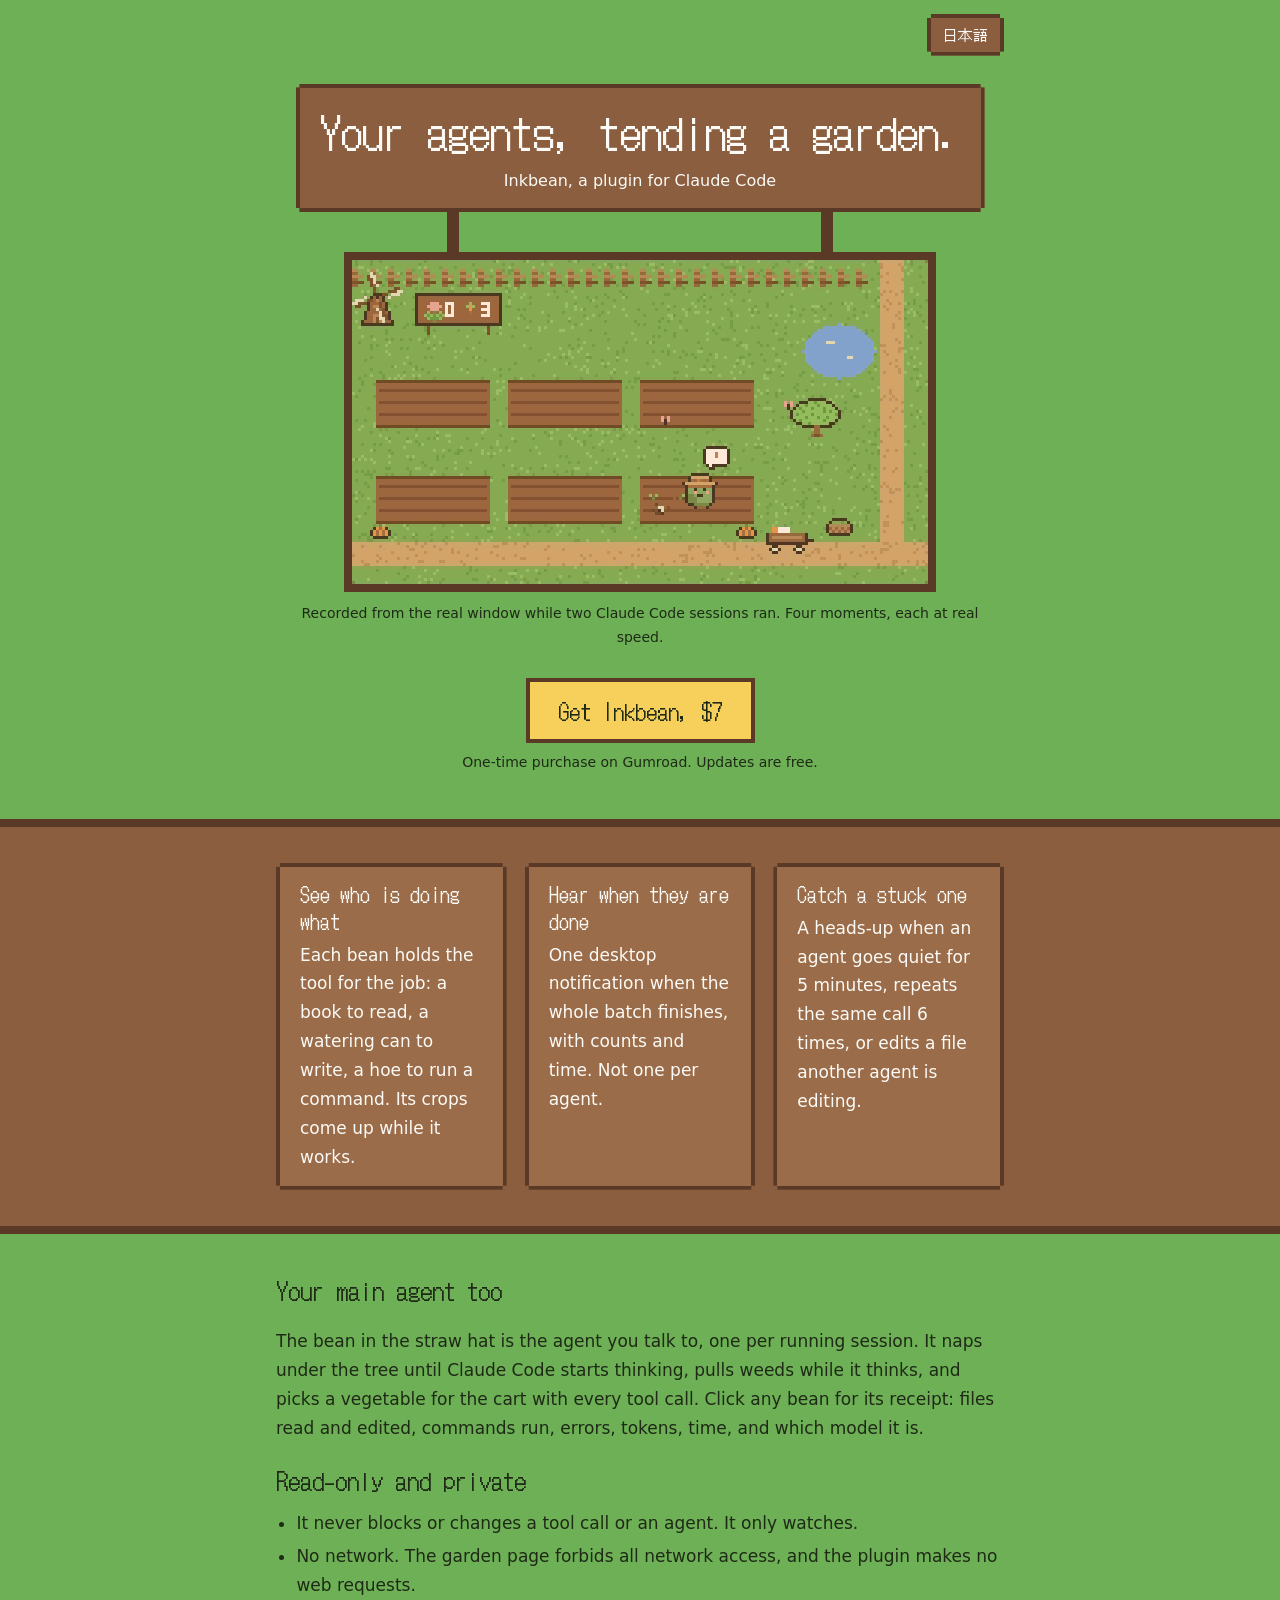
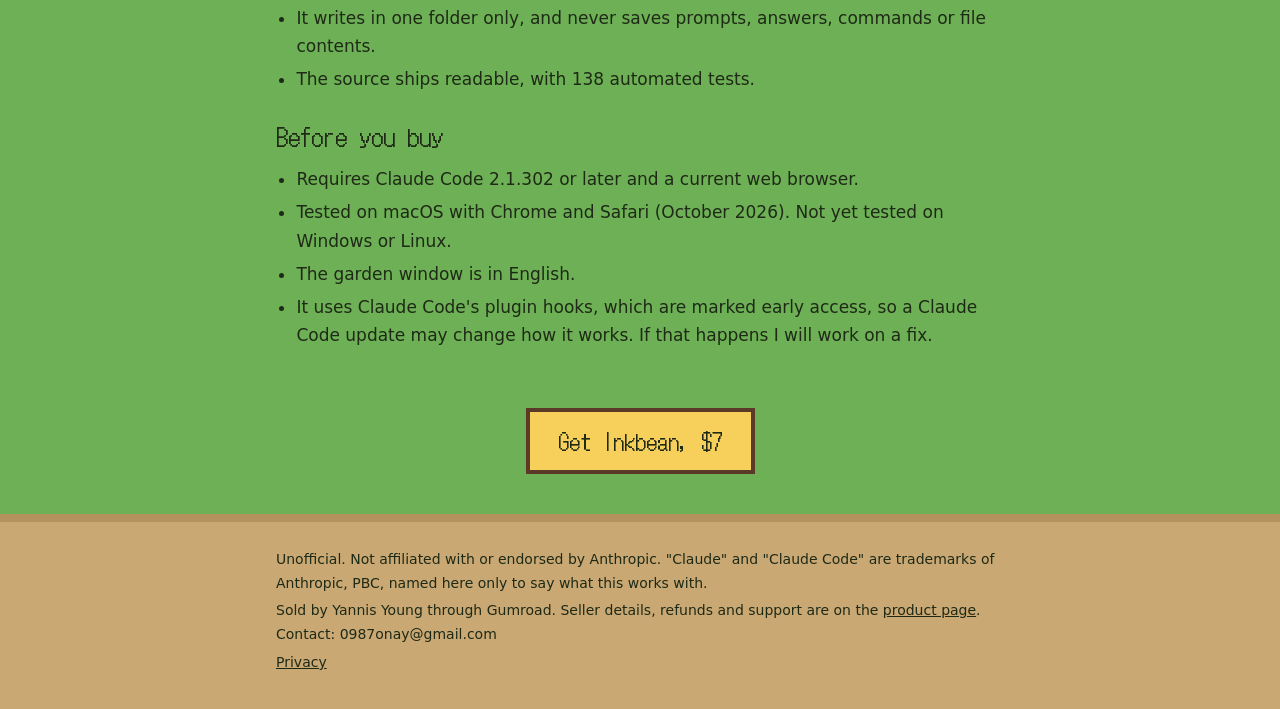
==== index.html @ b859e6e1 "Inkbean site: English and Japanese pages, privacy Co-Authored-By: Claude Opus 5.5 <noreply@anthropic" ====
<!doctype html>
<html lang="en">
<head>
<meta charset="utf-8">
<meta name="viewport" content="width=device-width, initial-scale=1">
<title>Inkbean - your Claude Code agents, tending a pixel garden</title>
<meta name="description" content="A plugin for Claude Code. Your main agent and every subagent are beans in a pixel garden window next to your terminal: what each is doing, when one looks stuck, what it did.">
<link rel="alternate" hreflang="en" href="./">
<link rel="alternate" hreflang="ja" href="ja/">
<meta property="og:title" content="Inkbean - your Claude Code agents, tending a pixel garden">
<meta property="og:description" content="See what each agent is doing, when one looks stuck, and what it did. Read-only, no network.">
<meta property="og:image" content="https://yannisyoung.github.io/inkbean/assets/cover_1280x720.png">
<meta property="og:url" content="https://yannisyoung.github.io/inkbean/">
<link rel="canonical" href="https://yannisyoung.github.io/inkbean/">
<meta name="twitter:card" content="summary_large_image">
<link rel="stylesheet" href="style.css">
</head>
<body>
<div class="wrap">
  <header class="top"><a class="lang sign" href="ja/" hreflang="ja" lang="ja">日本語</a></header>

  <main>
    <div class="hero">
      <div class="stand">
      <div class="board sign">
        <h1>Your agents, tending a garden.</h1>
        <p>Inkbean, a plugin for Claude Code</p>
      </div>
        <span class="posts" aria-hidden="true"></span>
      </div>

      <div class="plot">
        <picture>
          <source srcset="assets/cover_1280x720.png" media="(prefers-reduced-motion: reduce)">
          <img src="assets/demo.gif" width="576" height="324" alt="Two Claude Code sessions as beans in straw hats. Subagents sprout from seeds, work their plots, and their crops bloom when they finish.">
        </picture>
      </div>
      <p class="caption">Recorded from the real window while two Claude Code sessions ran. Four moments, each at real speed.</p>
    </div>

    <div class="buy">
      <a href="https://yannisyoung.gumroad.com/l/sztoul">Get Inkbean, $7</a>
      <small>One-time purchase on Gumroad. Updates are free.</small>
    </div>
  </main>
</div>

<div class="soil">
  <div class="wrap rows">
    <div class="sign">
      <h3>See who is doing what</h3>
      <p>Each bean holds the tool for the job: a book to read, a watering can to write, a hoe to run a command. Its crops come up while it works.</p>
    </div>
    <div class="sign">
      <h3>Hear when they are done</h3>
      <p>One desktop notification when the whole batch finishes, with counts and time. Not one per agent.</p>
    </div>
    <div class="sign">
      <h3>Catch a stuck one</h3>
      <p>A heads-up when an agent goes quiet for 5 minutes, repeats the same call 6 times, or edits a file another agent is editing.</p>
    </div>
  </div>
</div>

<div class="wrap">
  <section class="notes">
    <h2>Your main agent too</h2>
    <p>The bean in the straw hat is the agent you talk to, one per running session. It naps under the tree until Claude Code starts thinking, pulls weeds while it thinks, and picks a vegetable for the cart with every tool call. Click any bean for its receipt: files read and edited, commands run, errors, tokens, time, and which model it is.</p>

    <h2>Read-only and private</h2>
    <ul>
      <li>It never blocks or changes a tool call or an agent. It only watches.</li>
      <li>No network. The garden page forbids all network access, and the plugin makes no web requests.</li>
      <li>It writes in one folder only, and never saves prompts, answers, commands or file contents.</li>
      <li>The source ships readable, with 138 automated tests.</li>
    </ul>

    <h2>Before you buy</h2>
    <ul>
      <li>Requires Claude Code 2.1.302 or later and a current web browser.</li>
      <li>Tested on macOS with Chrome and Safari (October 2026). Not yet tested on Windows or Linux.</li>
      <li>The garden window is in English.</li>
      <li>It uses Claude Code's plugin hooks, which are marked early access, so a Claude Code update may change how it works. If that happens I will work on a fix.</li>
    </ul>
  </section>

  <aside class="ad-slot" hidden aria-label="Advertisement"></aside>

  <div class="buy">
    <a href="https://yannisyoung.gumroad.com/l/sztoul">Get Inkbean, $7</a>
  </div>
</div>

<footer>
  <div class="wrap">
    <p>Unofficial. Not affiliated with or endorsed by Anthropic. "Claude" and "Claude Code" are trademarks of Anthropic, PBC, named here only to say what this works with.</p>
    <p>Sold by Yannis Young through Gumroad. Seller details, refunds and support are on the <a href="https://yannisyoung.gumroad.com/l/sztoul">product page</a>. Contact: 0987onay@gmail.com</p>
    <p><a href="privacy.html">Privacy</a></p>
  </div>
</footer>
</body>
</html>
---- style.css ----
/* Inkbean site: the page is the garden. Colours are the garden's own (viewer/scenes/garden/scene.js). */
:root {
  --grass: #6eb056;
  --grass-dark: #5d9e48;
  --wood: #8a5e3e;
  --wood-edge: #5a3a26;
  --chalk: #fbfaf6;
  --path: #c9a874;
  --path-dark: #b4925e;
  --sun: #f6d05a;
  --ink: #1e2a16;
  --sign-font: "DotGothic16", ui-monospace, monospace;
}
/* DotGothic16 (SIL Open Font License, assets/OFL.txt), cut down to the letters these pages use, served from this site. */
@font-face { font-family: "DotGothic16"; src: url("assets/dotgothic16-subset.woff2") format("woff2"); font-display: swap; }
* { box-sizing: border-box; }
html { background: var(--grass); }
body {
  margin: 0;
  color: var(--ink);
  font: 17px/1.7 system-ui, -apple-system, "Segoe UI", "Hiragino Sans", "Noto Sans JP", sans-serif;
  background: var(--grass);
}
a { color: inherit; }
:focus-visible { outline: 4px solid var(--sun); outline-offset: 3px; }
.wrap { max-width: 760px; margin: 0 auto; padding: 0 16px; }

/* A wooden sign: square pixel corners, a darker rim, chalk-white letters. */
.sign {
  background: var(--wood);
  color: var(--chalk);
  border: 4px solid var(--wood-edge);
  clip-path: polygon(4px 0, calc(100% - 4px) 0, calc(100% - 4px) 4px, 100% 4px, 100% calc(100% - 4px), calc(100% - 4px) calc(100% - 4px), calc(100% - 4px) 100%, 4px 100%, 4px calc(100% - 4px), 0 calc(100% - 4px), 0 4px, 4px 4px);
  padding: 14px 20px;
}
.sign h2, .sign h3, .hero h1 { font-family: var(--sign-font); font-weight: 400; margin: 0 0 6px; line-height: 1.35; }

header.top { display: flex; justify-content: flex-end; padding: 14px 0 0; }
.lang { font-family: var(--sign-font); font-size: 15px; padding: 4px 12px; text-decoration: none; }

.hero { text-align: center; padding: 28px 0 0; }
.hero .stand { display: inline-block; position: relative; padding-bottom: 40px; margin-bottom: 0; }
.hero .board { display: block; }
.hero h1, .notes h1 { word-break: keep-all; overflow-wrap: anywhere; }
.hero h1 { font-size: clamp(28px, 6vw, 44px); margin: 0; }
.hero .board p { margin: 6px 0 0; font-size: 16px; }
/* The sign's two posts, standing in the grass. */
.hero .posts { position: absolute; left: 0; right: 0; bottom: 0; height: 40px; pointer-events: none; }
.hero .posts::before, .hero .posts::after { content: ""; position: absolute; top: 0; width: 12px; height: 40px; background: var(--wood-edge); }
.hero .posts::before { left: 22%; }
.hero .posts::after { right: 22%; }

.plot {
  background: var(--wood-edge);
  padding: 8px;
  margin: 0 auto;
  max-width: 592px;
}
.plot img { display: block; width: 100%; height: auto; image-rendering: pixelated; }
.caption { text-align: center; font-size: 14px; margin: 10px 0 0; }

.buy { text-align: center; margin: 28px 0 8px; }
.buy a {
  display: inline-block;
  font-family: var(--sign-font);
  font-size: 22px;
  text-decoration: none;
  color: var(--ink);
  background: var(--sun);
  border: 4px solid var(--wood-edge);
  padding: 10px 28px;
}
.buy a:hover { background: #ffe27a; }
.buy small { display: block; margin-top: 8px; font-size: 14px; }

/* A strip of tilled soil for the three things it does. */
.soil { background: var(--wood); margin-top: 44px; padding: 36px 0; border-top: 8px solid var(--wood-edge); border-bottom: 8px solid var(--wood-edge); }
.soil .rows { display: grid; gap: 18px; }
.soil .sign { background: #9b6c49; }
.soil p { margin: 0; }

section.notes { padding: 36px 0 8px; }
section.notes h2 { font-family: var(--sign-font); font-weight: 400; font-size: 24px; margin: 0 0 8px; }
section.notes h1.sign { display: inline-block; font-family: var(--sign-font); font-weight: 400; font-size: clamp(24px, 6vw, 32px); margin: 8px 0 12px; }
section.notes ul { margin: 0 0 22px; padding-left: 1.2em; }
section.notes li { margin: 4px 0; }

/* Ad space, off until the site is approved. It keeps its place so nothing jumps when it is switched on. */
.ad-slot[hidden] { display: none; }
.ad-slot { margin: 28px auto; max-width: 728px; min-height: 90px; }

/* The path along the bottom of the garden. */
footer {
  background: var(--path);
  border-top: 8px solid var(--path-dark);
  margin-top: 40px;
  padding: 22px 0 30px;
  font-size: 14px;
}
footer p { margin: 4px 0; }

@media (min-width: 680px) {
  .soil .rows { grid-template-columns: 1fr 1fr 1fr; }
}
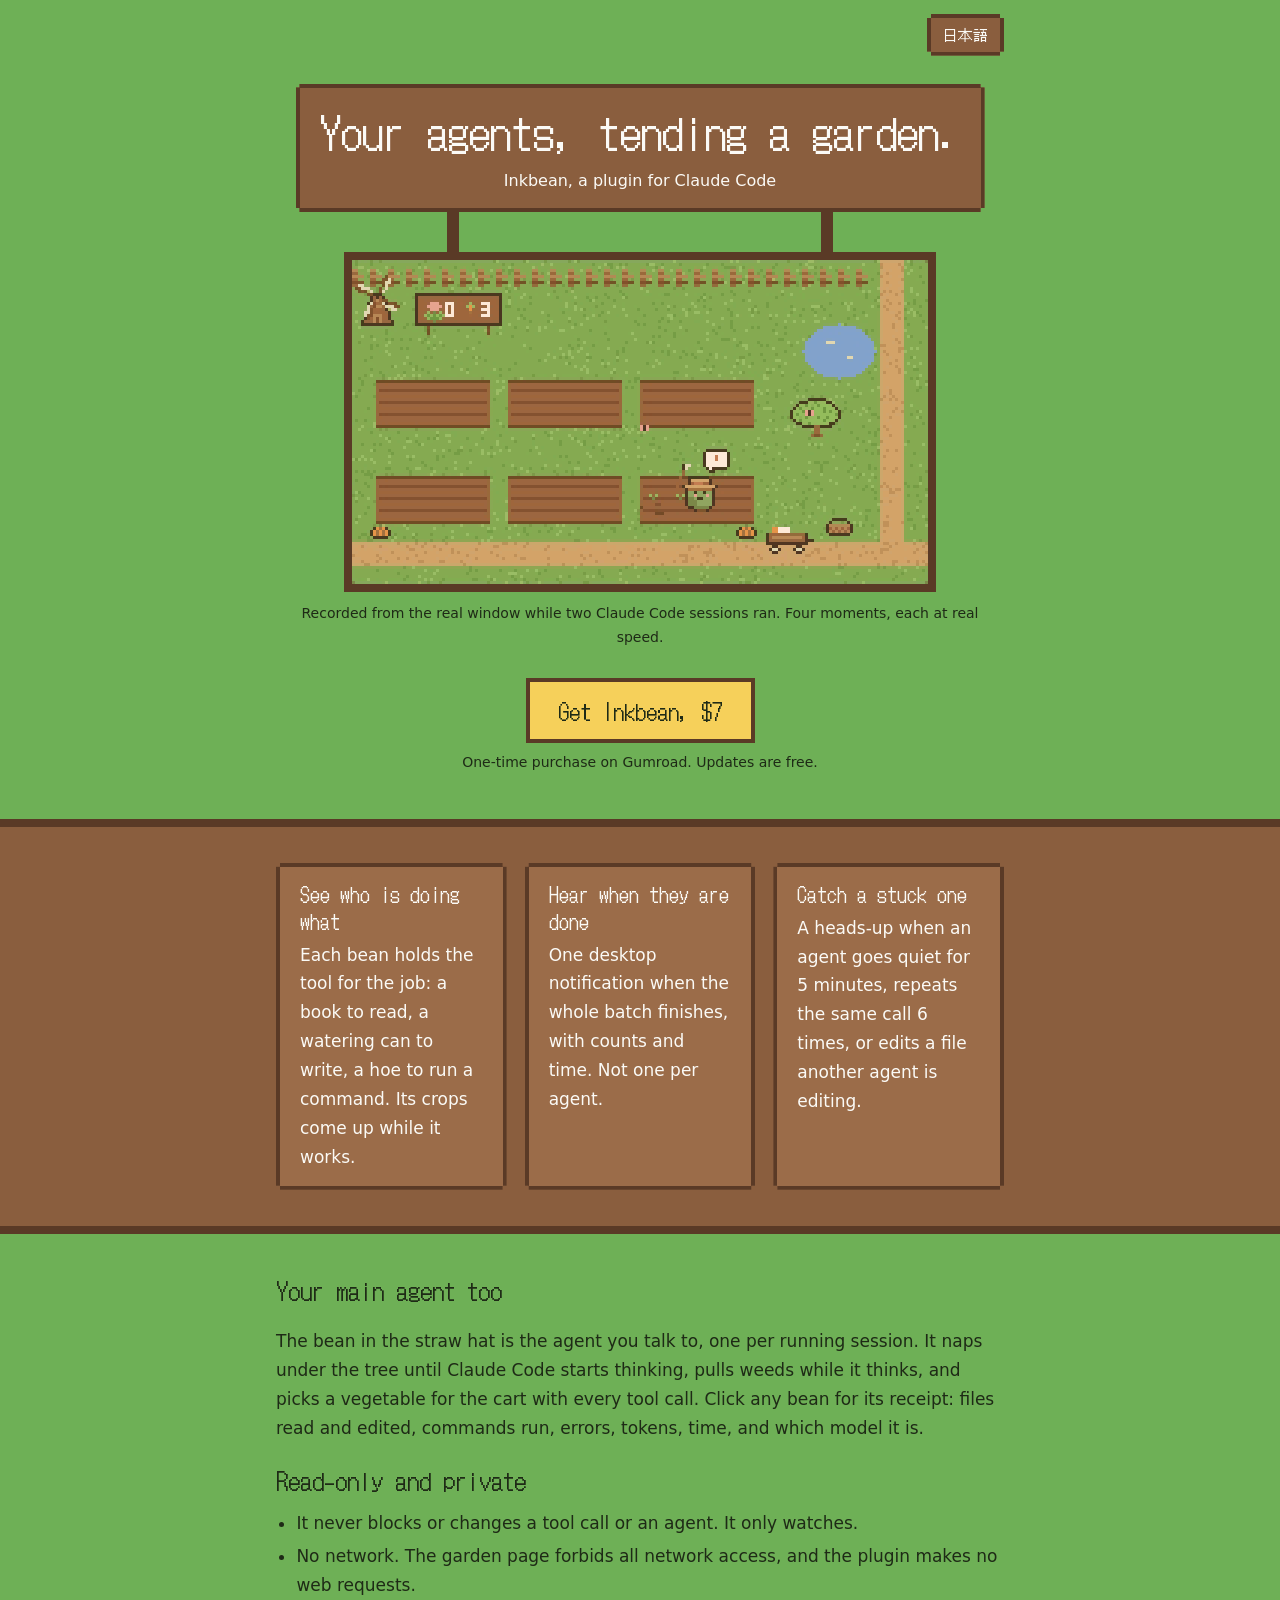
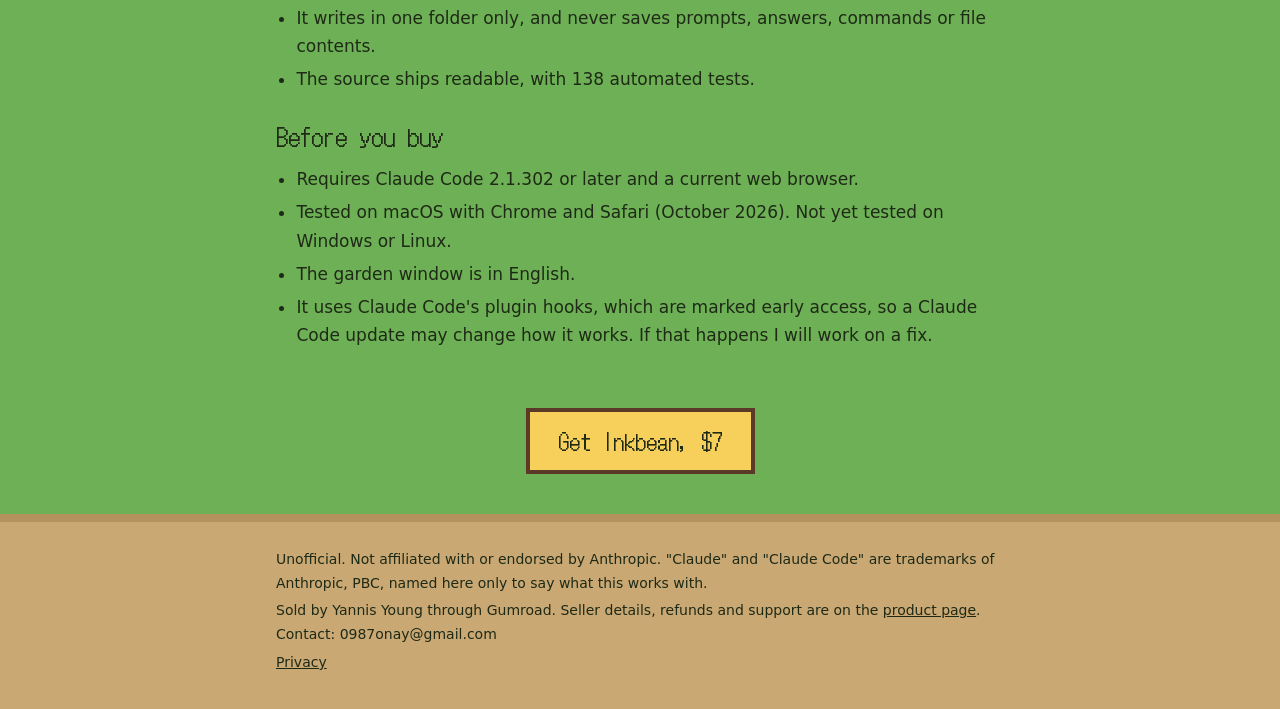
==== commit 5e489c7b: "Add favicon Co-Authored-By: Claude Opus 5.5 <noreply@anthropic.com>" ====
--- a/index.html
+++ b/index.html
@@ -13,6 +13,7 @@
 <meta property="og:url" content="https://yannisyoung.github.io/inkbean/">
 <link rel="canonical" href="https://yannisyoung.github.io/inkbean/">
 <meta name="twitter:card" content="summary_large_image">
+<link rel="icon" href="assets/favicon.svg" type="image/svg+xml">
 <link rel="stylesheet" href="style.css">
 </head>
 <body>
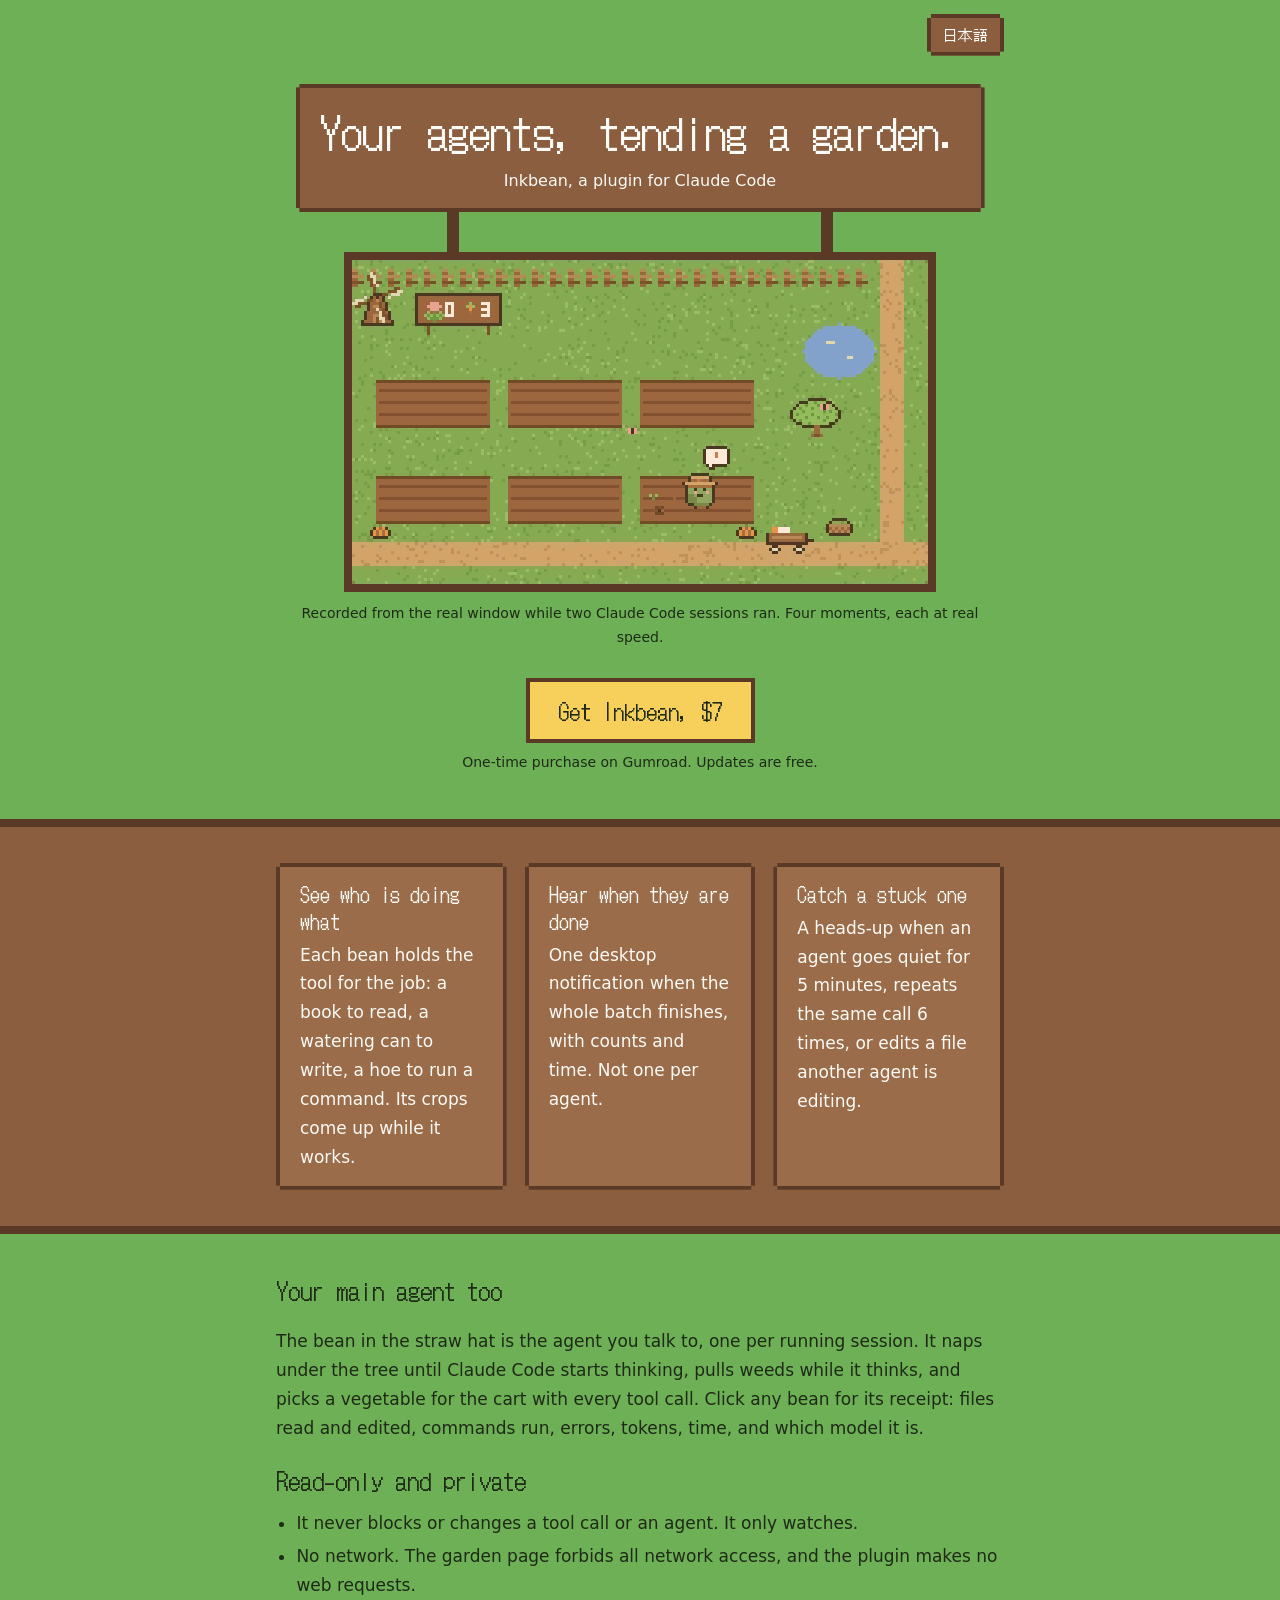
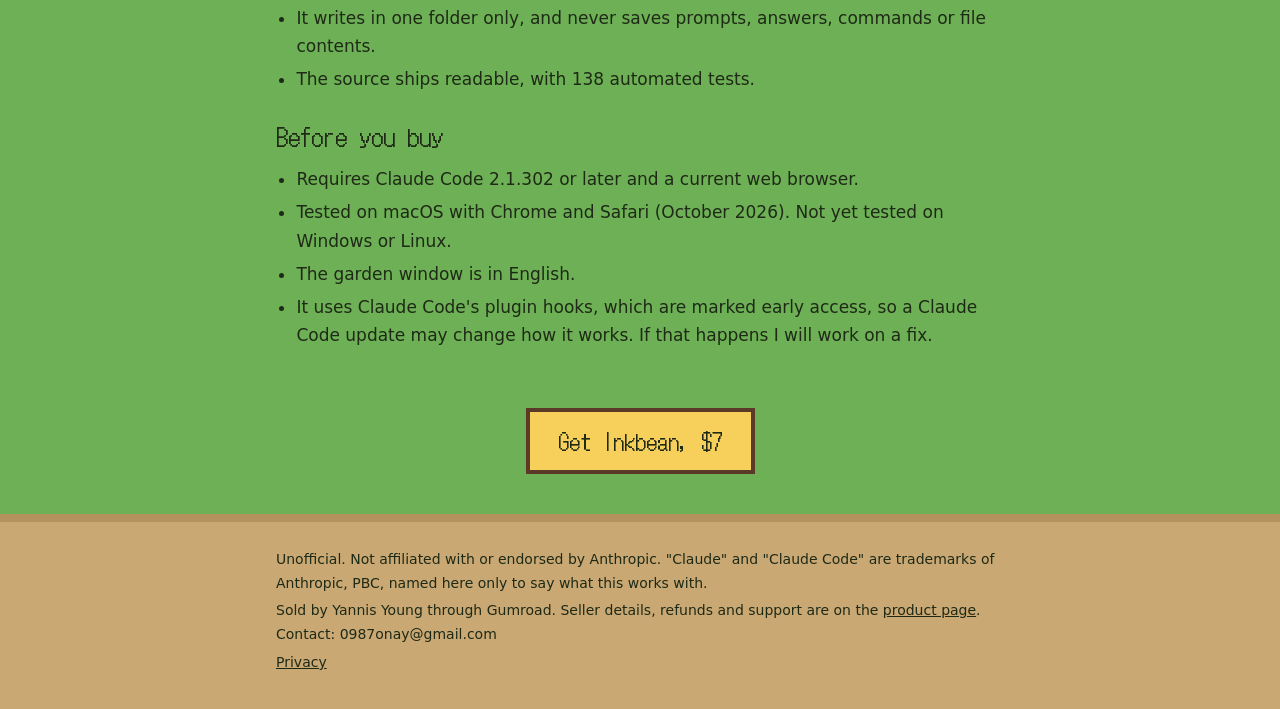
==== commit 4ee49210: "SEO: absolute hreflang with x-default, JSON-LD, sitemap, canonical on privacy pages, clearer titles " ====
--- a/index.html
+++ b/index.html
@@ -3,10 +3,12 @@
 <head>
 <meta charset="utf-8">
 <meta name="viewport" content="width=device-width, initial-scale=1">
-<title>Inkbean - your Claude Code agents, tending a pixel garden</title>
-<meta name="description" content="A plugin for Claude Code. Your main agent and every subagent are beans in a pixel garden window next to your terminal: what each is doing, when one looks stuck, what it did.">
-<link rel="alternate" hreflang="en" href="./">
-<link rel="alternate" hreflang="ja" href="ja/">
+<title>Inkbean - see your Claude Code subagents work, in a pixel garden</title>
+<meta name="description" content="Inkbean is a Claude Code plugin that shows your main agent and every subagent in a pixel garden window next to your terminal: what each is doing, when one looks stuck, and what it did. One notification when all are done. Read-only, no network.">
+<link rel="alternate" hreflang="en" href="https://yannisyoung.github.io/inkbean/">
+<link rel="alternate" hreflang="ja" href="https://yannisyoung.github.io/inkbean/ja/">
+<link rel="alternate" hreflang="x-default" href="https://yannisyoung.github.io/inkbean/">
+<script type="application/ld+json">{"@context": "https://schema.org", "@type": "SoftwareApplication", "name": "Inkbean", "applicationCategory": "DeveloperApplication", "operatingSystem": "macOS", "inLanguage": "en", "description": "A Claude Code plugin that shows your main agent and every subagent as beans in a pixel garden window: what each is doing, when one looks stuck, what it did.", "url": "https://yannisyoung.github.io/inkbean/", "image": "https://yannisyoung.github.io/inkbean/assets/cover_1280x720.png", "offers": {"@type": "Offer", "price": "7.00", "priceCurrency": "USD", "url": "https://yannisyoung.gumroad.com/l/sztoul", "availability": "https://schema.org/InStock"}, "author": {"@type": "Person", "name": "Yannis Young"}}</script>
 <meta property="og:title" content="Inkbean - your Claude Code agents, tending a pixel garden">
 <meta property="og:description" content="See what each agent is doing, when one looks stuck, and what it did. Read-only, no network.">
 <meta property="og:image" content="https://yannisyoung.github.io/inkbean/assets/cover_1280x720.png">
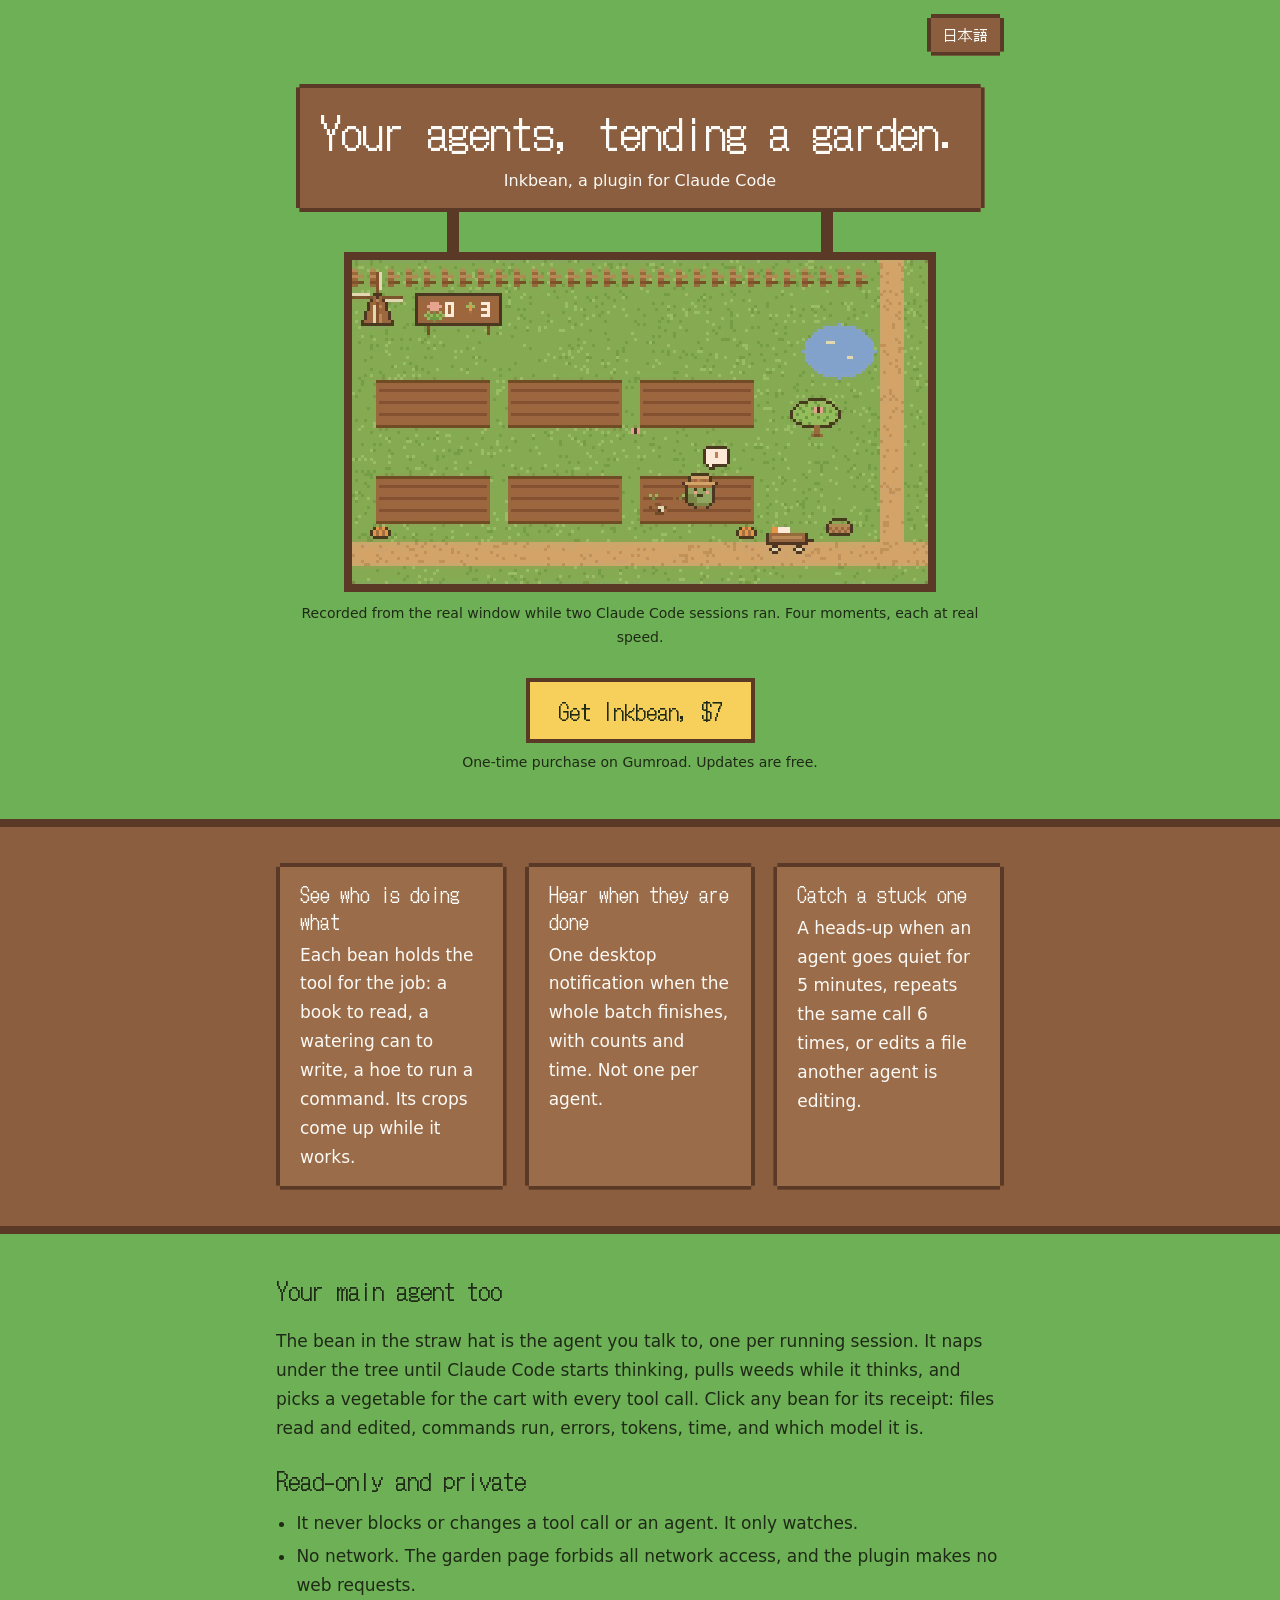
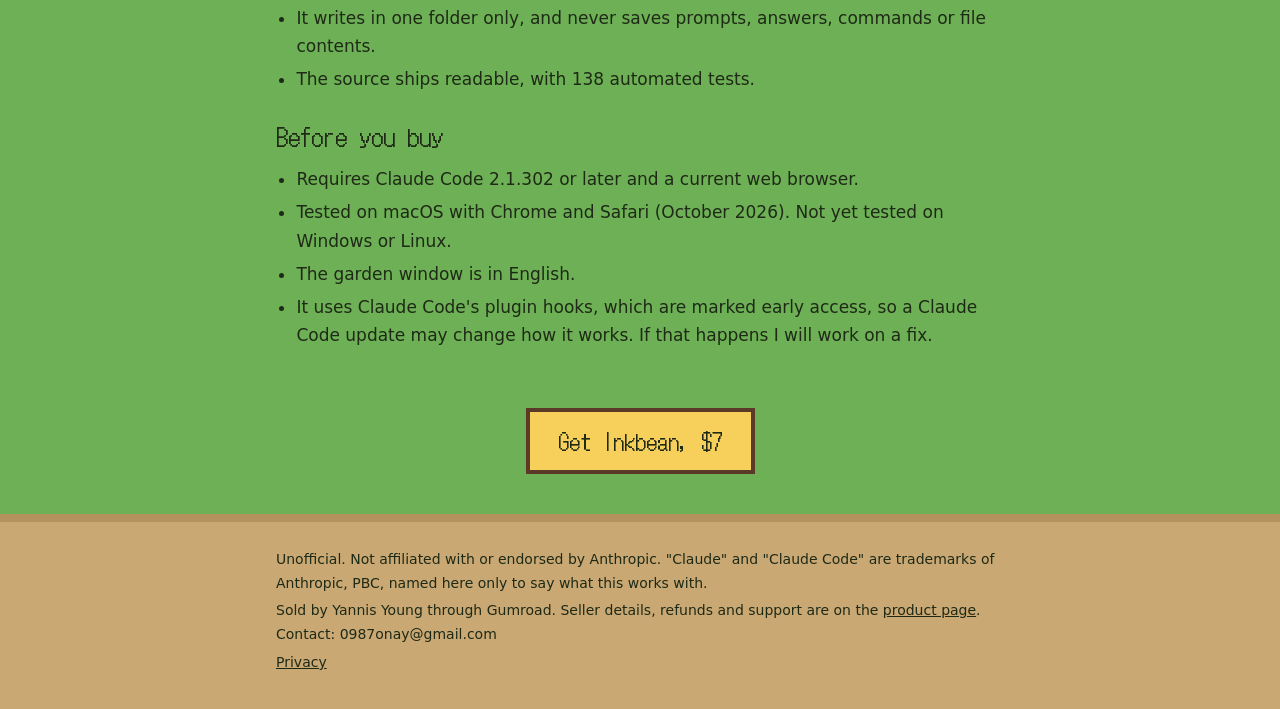
==== commit a608dc39: "Google Search Console verification meta tag Co-Authored-By: Claude Opus 5.5 <noreply@anthropic.com>" ====
--- a/index.html
+++ b/index.html
@@ -3,6 +3,7 @@
 <head>
 <meta charset="utf-8">
 <meta name="viewport" content="width=device-width, initial-scale=1">
+<meta name="google-site-verification" content="iRRPDhaNGb2fkexmAuoY1V3FUjvUJVUws6WggoALhtU">
 <title>Inkbean - see your Claude Code subagents work, in a pixel garden</title>
 <meta name="description" content="Inkbean is a Claude Code plugin that shows your main agent and every subagent in a pixel garden window next to your terminal: what each is doing, when one looks stuck, and what it did. One notification when all are done. Read-only, no network.">
 <link rel="alternate" hreflang="en" href="https://yannisyoung.github.io/inkbean/">
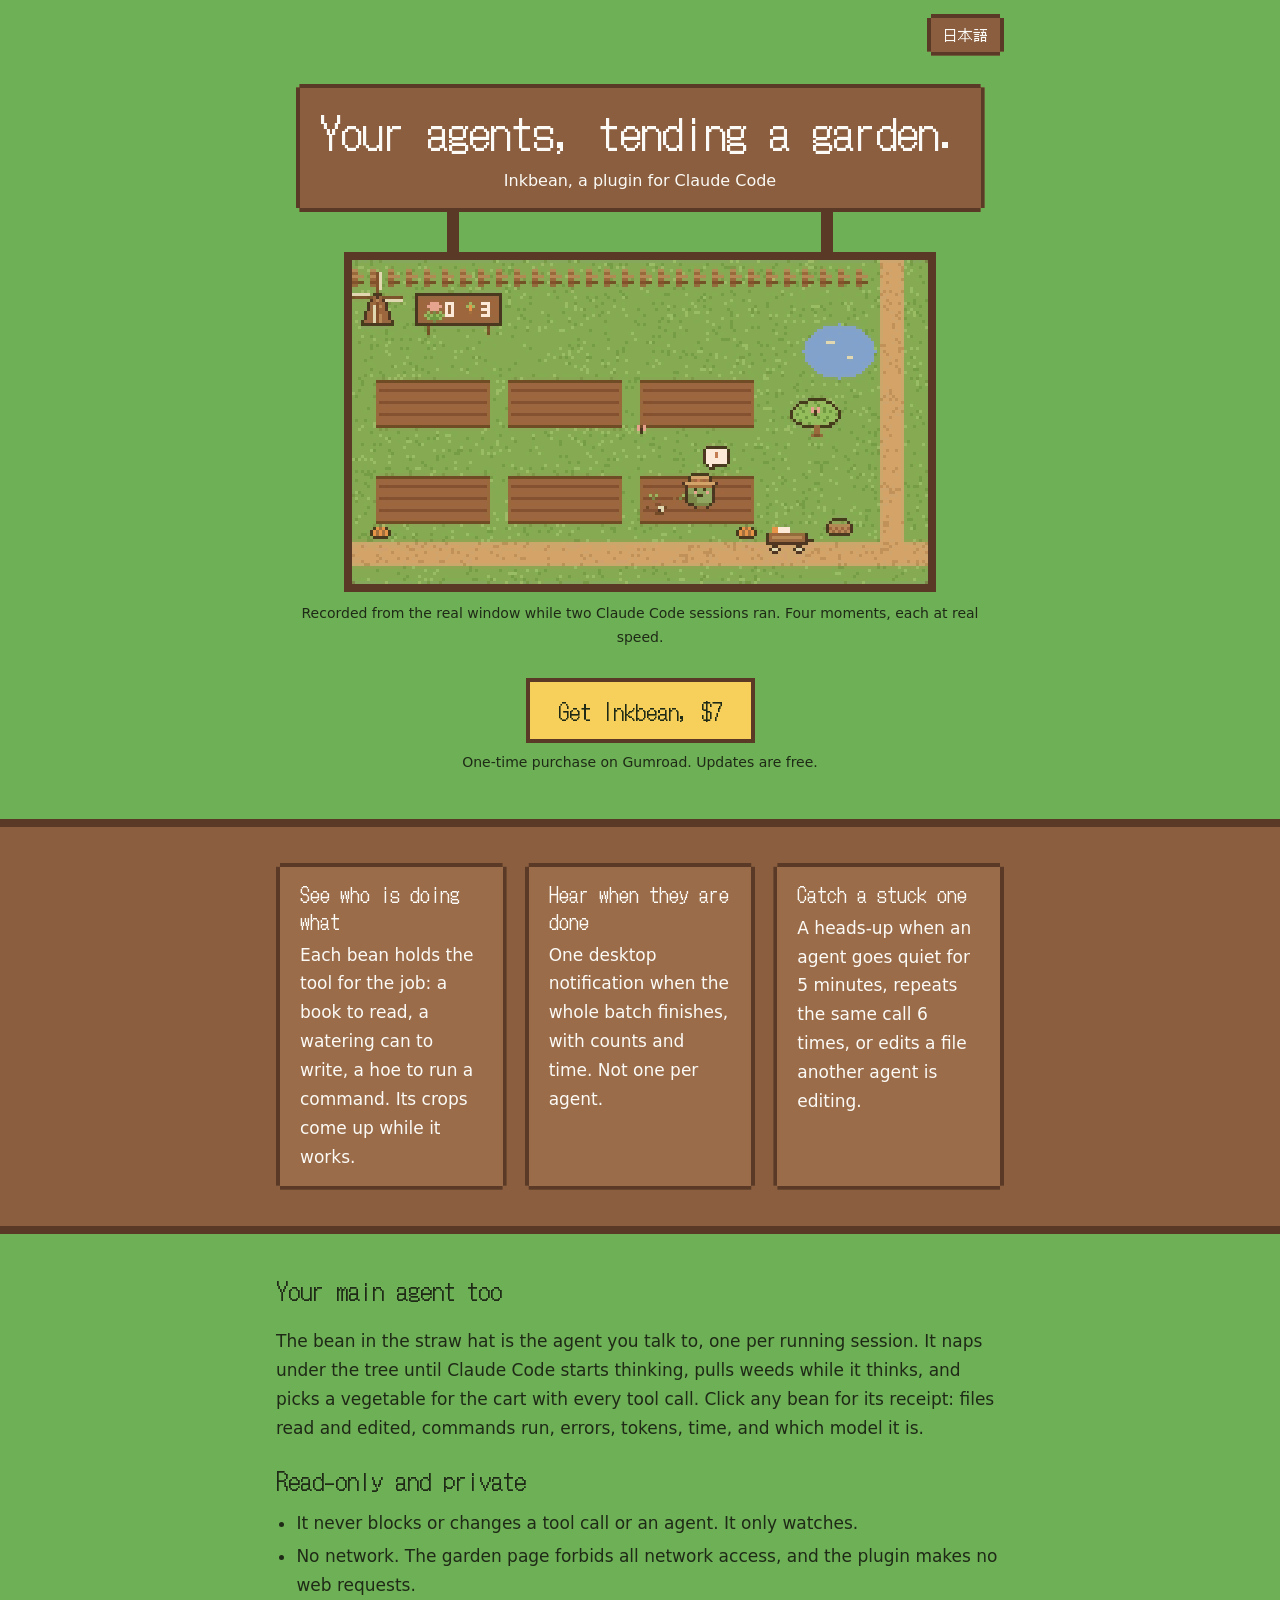
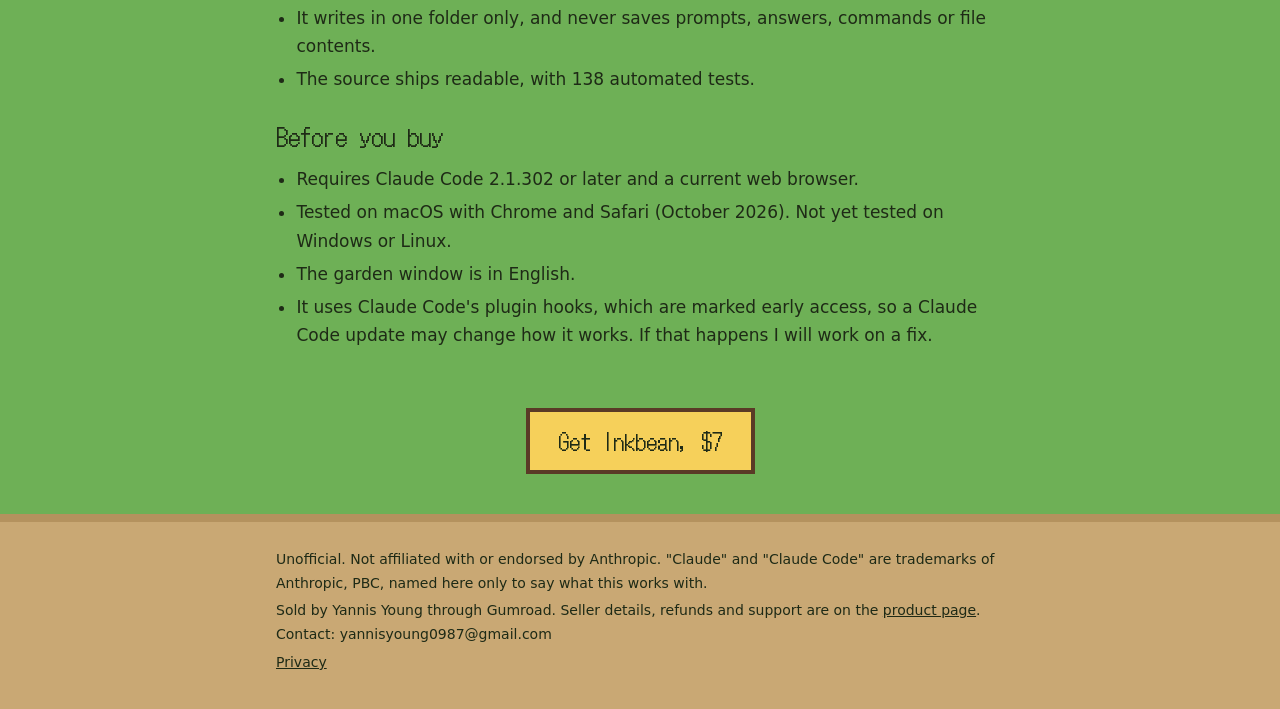
==== commit a548c12a: "Update contact address Co-Authored-By: Claude Opus 5.5 <noreply@anthropic.com>" ====
--- a/index.html
+++ b/index.html
@@ -98,7 +98,7 @@
 <footer>
   <div class="wrap">
     <p>Unofficial. Not affiliated with or endorsed by Anthropic. "Claude" and "Claude Code" are trademarks of Anthropic, PBC, named here only to say what this works with.</p>
-    <p>Sold by Yannis Young through Gumroad. Seller details, refunds and support are on the <a href="https://yannisyoung.gumroad.com/l/sztoul">product page</a>. Contact: 0987onay@gmail.com</p>
+    <p>Sold by Yannis Young through Gumroad. Seller details, refunds and support are on the <a href="https://yannisyoung.gumroad.com/l/sztoul">product page</a>. Contact: yannisyoung0987@gmail.com</p>
     <p><a href="privacy.html">Privacy</a></p>
   </div>
 </footer>
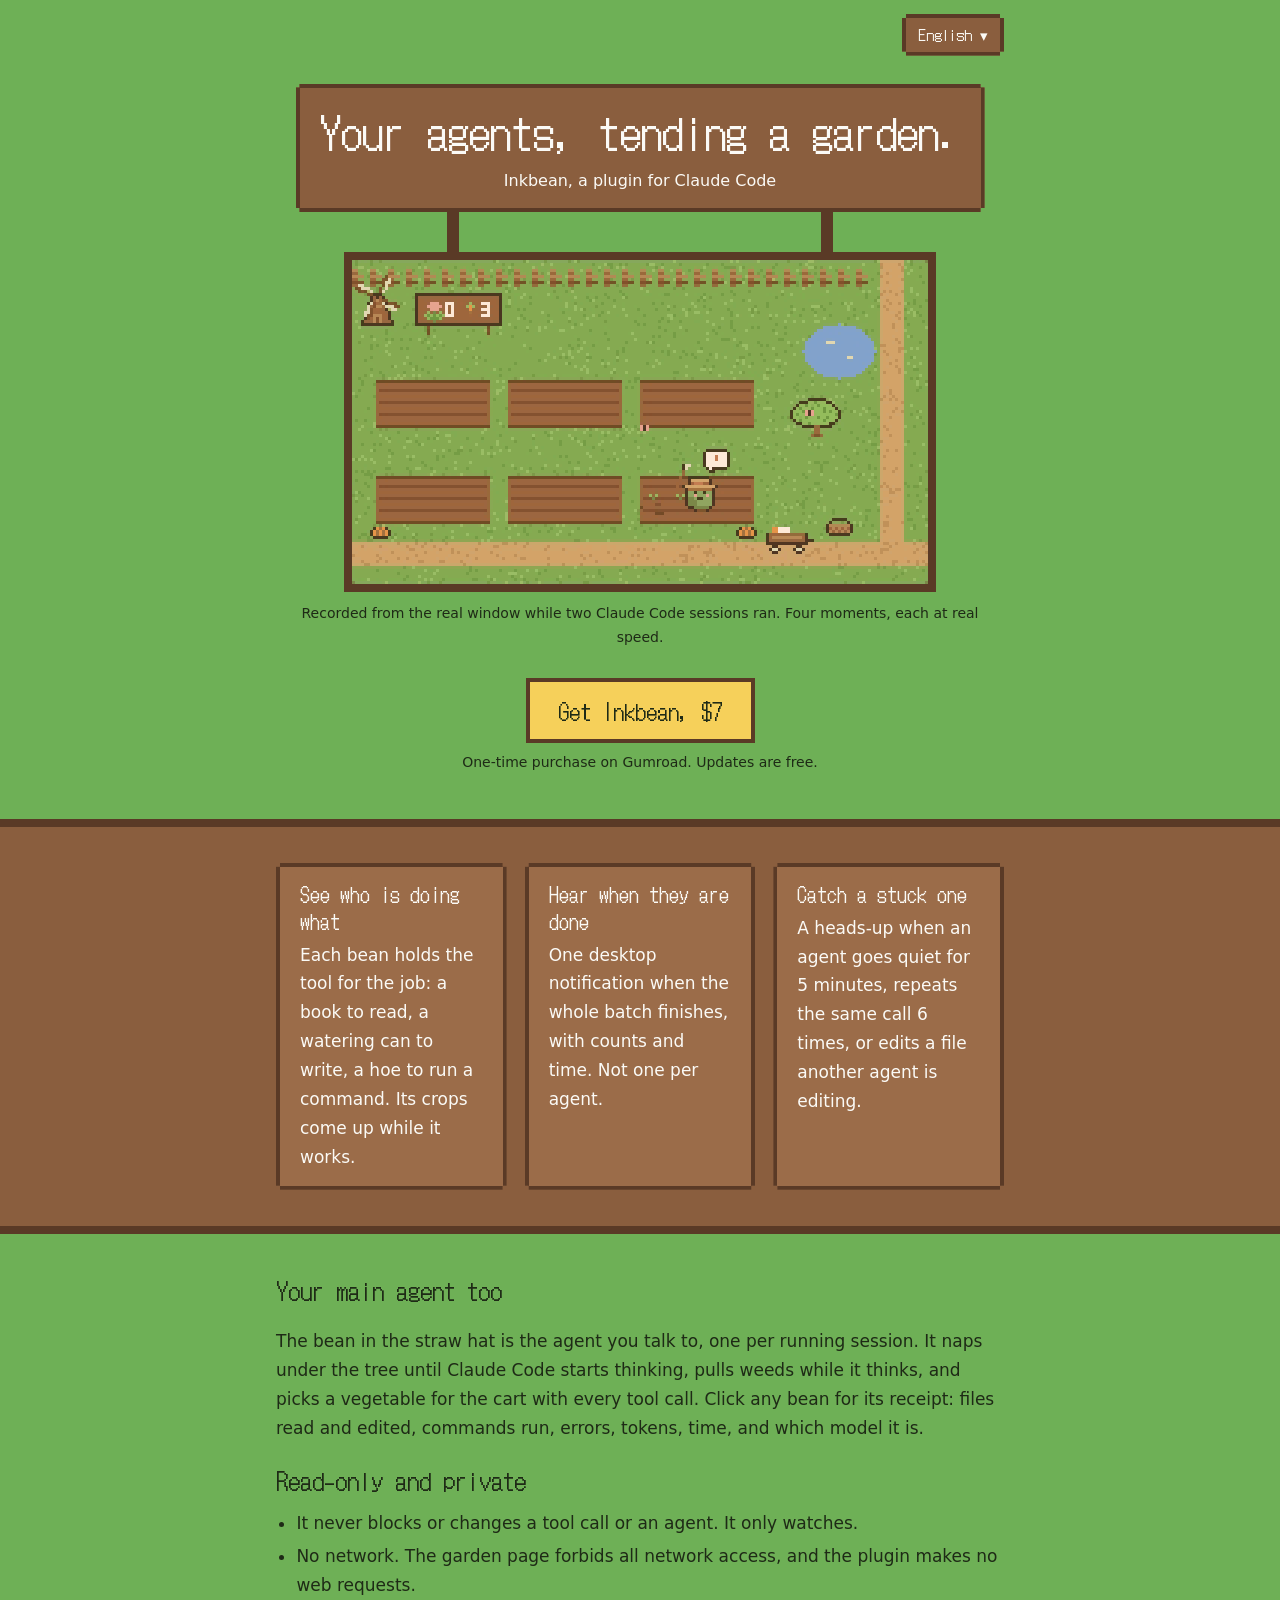
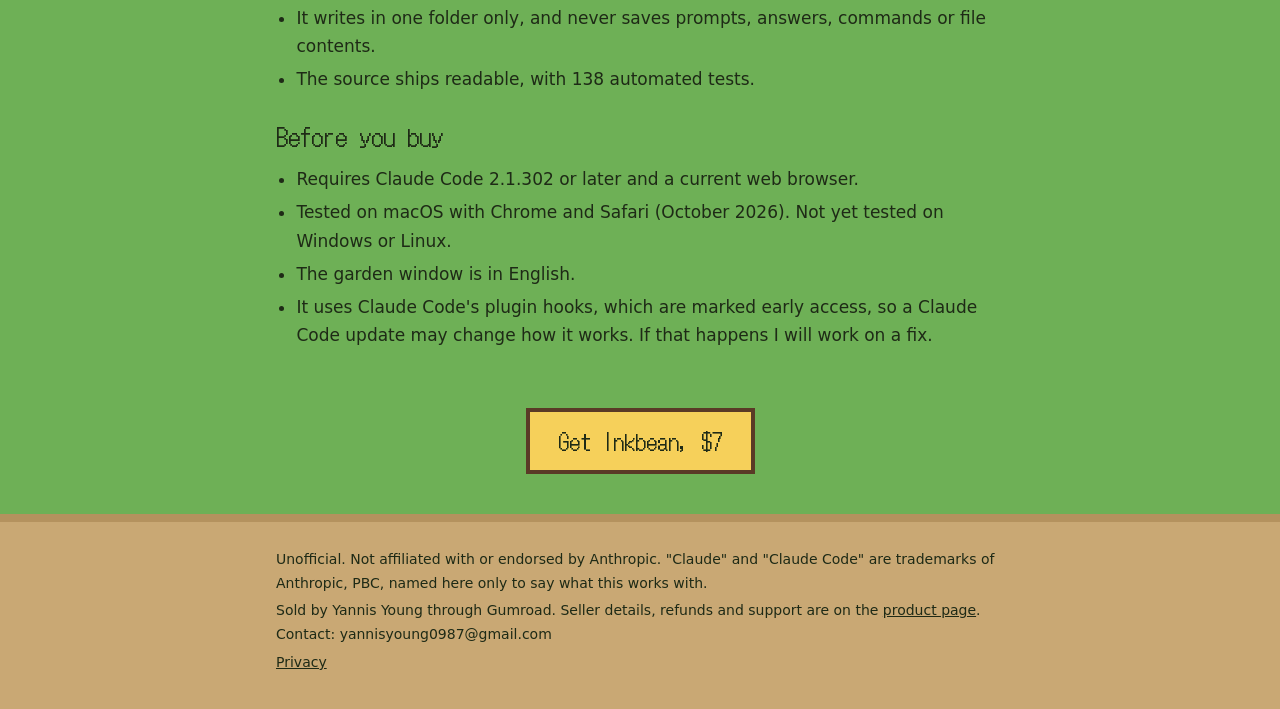
==== commit 51d65de3: "Spanish, Korean, Chinese (Simplified, Traditional), German, French and Portuguese pages; language me" ====
--- a/index.html
+++ b/index.html
@@ -6,22 +6,29 @@
 <meta name="google-site-verification" content="iRRPDhaNGb2fkexmAuoY1V3FUjvUJVUws6WggoALhtU">
 <title>Inkbean - see your Claude Code subagents work, in a pixel garden</title>
 <meta name="description" content="Inkbean is a Claude Code plugin that shows your main agent and every subagent in a pixel garden window next to your terminal: what each is doing, when one looks stuck, and what it did. One notification when all are done. Read-only, no network.">
-<link rel="alternate" hreflang="en" href="https://yannisyoung.github.io/inkbean/">
-<link rel="alternate" hreflang="ja" href="https://yannisyoung.github.io/inkbean/ja/">
-<link rel="alternate" hreflang="x-default" href="https://yannisyoung.github.io/inkbean/">
 <script type="application/ld+json">{"@context": "https://schema.org", "@type": "SoftwareApplication", "name": "Inkbean", "applicationCategory": "DeveloperApplication", "operatingSystem": "macOS", "inLanguage": "en", "description": "A Claude Code plugin that shows your main agent and every subagent as beans in a pixel garden window: what each is doing, when one looks stuck, what it did.", "url": "https://yannisyoung.github.io/inkbean/", "image": "https://yannisyoung.github.io/inkbean/assets/cover_1280x720.png", "offers": {"@type": "Offer", "price": "7.00", "priceCurrency": "USD", "url": "https://yannisyoung.gumroad.com/l/sztoul", "availability": "https://schema.org/InStock"}, "author": {"@type": "Person", "name": "Yannis Young"}}</script>
 <meta property="og:title" content="Inkbean - your Claude Code agents, tending a pixel garden">
 <meta property="og:description" content="See what each agent is doing, when one looks stuck, and what it did. Read-only, no network.">
 <meta property="og:image" content="https://yannisyoung.github.io/inkbean/assets/cover_1280x720.png">
 <meta property="og:url" content="https://yannisyoung.github.io/inkbean/">
 <link rel="canonical" href="https://yannisyoung.github.io/inkbean/">
+<link rel="alternate" hreflang="en" href="https://yannisyoung.github.io/inkbean/">
+<link rel="alternate" hreflang="ja" href="https://yannisyoung.github.io/inkbean/ja/">
+<link rel="alternate" hreflang="es" href="https://yannisyoung.github.io/inkbean/es/">
+<link rel="alternate" hreflang="ko" href="https://yannisyoung.github.io/inkbean/ko/">
+<link rel="alternate" hreflang="zh-Hans" href="https://yannisyoung.github.io/inkbean/zh-cn/">
+<link rel="alternate" hreflang="zh-Hant" href="https://yannisyoung.github.io/inkbean/zh-tw/">
+<link rel="alternate" hreflang="de" href="https://yannisyoung.github.io/inkbean/de/">
+<link rel="alternate" hreflang="fr" href="https://yannisyoung.github.io/inkbean/fr/">
+<link rel="alternate" hreflang="pt-BR" href="https://yannisyoung.github.io/inkbean/pt-br/">
+<link rel="alternate" hreflang="x-default" href="https://yannisyoung.github.io/inkbean/">
 <meta name="twitter:card" content="summary_large_image">
 <link rel="icon" href="assets/favicon.svg" type="image/svg+xml">
 <link rel="stylesheet" href="style.css">
 </head>
 <body>
 <div class="wrap">
-  <header class="top"><a class="lang sign" href="ja/" hreflang="ja" lang="ja">日本語</a></header>
+  <header class="top"><details class="langs"><summary class="lang sign">English</summary><ul><li><a href="./" hreflang="en" lang="en" aria-current="page">English</a></li><li><a href="ja/" hreflang="ja" lang="ja">日本語</a></li><li><a href="es/" hreflang="es" lang="es">Español</a></li><li><a href="ko/" hreflang="ko" lang="ko">한국어</a></li><li><a href="zh-cn/" hreflang="zh-Hans" lang="zh-Hans">简体中文</a></li><li><a href="zh-tw/" hreflang="zh-Hant" lang="zh-Hant">繁體中文</a></li><li><a href="de/" hreflang="de" lang="de">Deutsch</a></li><li><a href="fr/" hreflang="fr" lang="fr">Français</a></li><li><a href="pt-br/" hreflang="pt-BR" lang="pt-BR">Português</a></li></ul></details></header>
 
   <main>
     <div class="hero">
--- a/style.css
+++ b/style.css
@@ -36,6 +36,19 @@
 .sign h2, .sign h3, .hero h1 { font-family: var(--sign-font); font-weight: 400; margin: 0 0 6px; line-height: 1.35; }
 
 header.top { display: flex; justify-content: flex-end; padding: 14px 0 0; }
+/* The language menu: one small sign that opens a list, no script. */
+.langs { position: relative; }
+.langs summary { list-style: none; cursor: pointer; }
+.langs summary::-webkit-details-marker { display: none; }
+.langs summary::after { content: " \25BE"; }
+.langs ul { position: absolute; right: 0; top: calc(100% + 6px); z-index: 2; margin: 0; padding: 6px 0; list-style: none; min-width: 150px; background: var(--wood); border: 4px solid var(--wood-edge); }
+.langs li a { display: block; padding: 4px 14px; color: var(--chalk); text-decoration: none; }
+.langs li a:hover, .langs li a[aria-current] { background: var(--wood-edge); }
+/* DotGothic16 has no Hangul and only Japanese forms of Chinese characters: these pages keep the system font on signs too. */
+:lang(ko), :lang(zh-Hans), :lang(zh-Hant) { --sign-font: system-ui, -apple-system, "Apple SD Gothic Neo", "Malgun Gothic", "PingFang SC", "PingFang TC", "Microsoft YaHei", "Microsoft JhengHei", sans-serif; }
+:lang(ko) .sign h2, :lang(ko) .sign h3, :lang(ko) .hero h1, :lang(ko) section.notes h2,
+:lang(zh-Hans) .sign h3, :lang(zh-Hans) .hero h1, :lang(zh-Hans) section.notes h2,
+:lang(zh-Hant) .sign h3, :lang(zh-Hant) .hero h1, :lang(zh-Hant) section.notes h2 { font-weight: 700; }
 .lang { font-family: var(--sign-font); font-size: 15px; padding: 4px 12px; text-decoration: none; }
 
 .hero { text-align: center; padding: 28px 0 0; }
